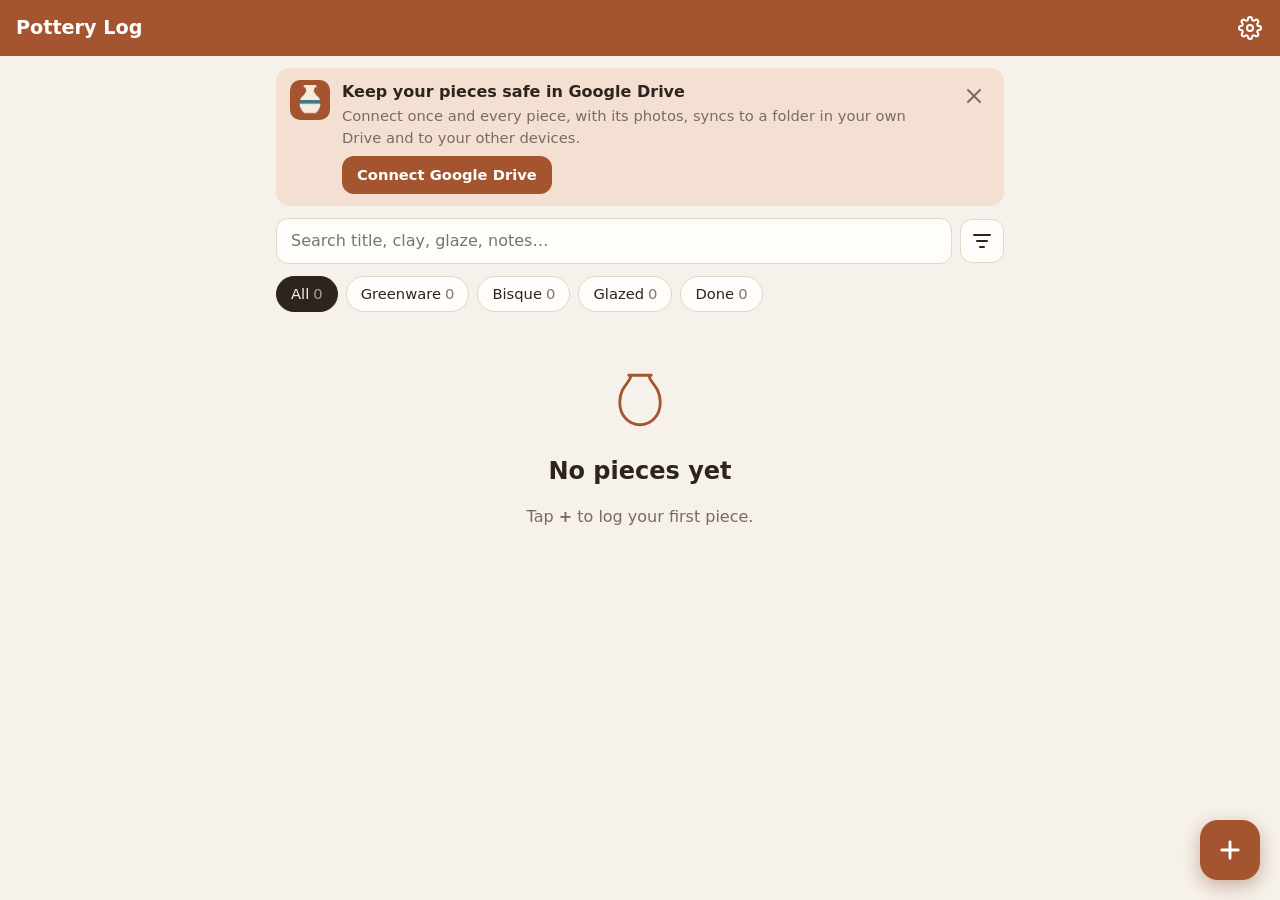
==== index.html @ 787b3061 "Add a None option to field filters, and edit glaze and clay lists as one-per-line text Co-Authored-B" ====
<!doctype html>
<html lang="en">
<head>
  <meta charset="utf-8">
  <meta name="referrer" content="strict-origin-when-cross-origin">
  <meta name="viewport" content="width=device-width, initial-scale=1, viewport-fit=cover">
  <title>Pottery Log</title>
  <meta name="description" content="Log your pottery pieces from greenware to done.">
  <meta name="theme-color" content="#a4552f">
  <link rel="manifest" href="manifest.webmanifest">
  <link rel="icon" href="icons/icon-192.png" type="image/png">
  <link rel="apple-touch-icon" href="icons/icon-192.png">
  <link rel="stylesheet" href="css/styles.css">
</head>
<body>
  <header class="topbar">
    <button class="icon-btn" id="backBtn" aria-label="Back" hidden>
      <svg viewBox="0 0 24 24" aria-hidden="true"><path d="M15 5l-7 7 7 7" /></svg>
    </button>
    <h1 id="pageTitle">Pottery Log</h1>
    <button class="icon-btn" id="backupNavBtn" aria-label="Settings">
      <svg viewBox="0 0 24 24" aria-hidden="true"><circle cx="12" cy="12" r="3" /><path d="M19.4 15a1.65 1.65 0 0 0 .33 1.82l.06.06a2 2 0 1 1-2.83 2.83l-.06-.06a1.65 1.65 0 0 0-1.82-.33 1.65 1.65 0 0 0-1 1.51V21a2 2 0 1 1-4 0v-.09A1.65 1.65 0 0 0 9 19.4a1.65 1.65 0 0 0-1.82.33l-.06.06a2 2 0 1 1-2.83-2.83l.06-.06a1.65 1.65 0 0 0 .33-1.82 1.65 1.65 0 0 0-1.51-1H3a2 2 0 1 1 0-4h.09A1.65 1.65 0 0 0 4.6 9a1.65 1.65 0 0 0-.33-1.82l-.06-.06a2 2 0 1 1 2.83-2.83l.06.06a1.65 1.65 0 0 0 1.82.33H9a1.65 1.65 0 0 0 1-1.51V3a2 2 0 1 1 4 0v.09a1.65 1.65 0 0 0 1 1.51 1.65 1.65 0 0 0 1.82-.33l.06-.06a2 2 0 1 1 2.83 2.83l-.06.06a1.65 1.65 0 0 0-.33 1.82V9a1.65 1.65 0 0 0 1.51 1H21a2 2 0 1 1 0 4h-.09a1.65 1.65 0 0 0-1.51 1z" /></svg>
    </button>
  </header>

  <div class="conn-bar" id="reconnectBar" role="alert" hidden>
    <span>Google Drive got disconnected. Your pieces are safe on this device.</span>
    <button type="button" class="btn btn-small" id="reconnectBarBtn">Reconnect</button>
  </div>

  <div class="offline-note" id="offlineNote" role="status" hidden>
    <svg viewBox="0 0 24 24" aria-hidden="true"><path d="M2 2l20 20M8.5 16.5a5 5 0 0 1 7 0M5 12.9a10 10 0 0 1 5.2-2.8M19 12.9a10 10 0 0 0-2.5-1.8M1.4 9a16 16 0 0 1 4.5-2.9M22.6 9A16 16 0 0 0 11 4.6M12 20h.01"/></svg>
    <span id="offlineNoteText">You're offline. Everything is saved on this device.</span>
  </div>

  <main id="app" tabindex="-1"></main>

  <button class="fab" id="addBtn" aria-label="Add piece">
    <svg viewBox="0 0 24 24" aria-hidden="true"><path d="M12 5v14M5 12h14" /></svg>
  </button>

  <div class="toast" id="toast" role="status" aria-live="polite"></div>

  <!-- Templates -->
  <template id="tpl-list">
    <section class="list-view">
      <div class="install-tip" id="connectTip" role="note" hidden></div>
      <div class="install-tip" id="installTip" role="note" hidden></div>
      <div class="search-row">
        <input type="search" id="searchInput" placeholder="Search title, clay, glaze, notes…" aria-label="Search pieces">
        <button type="button" class="icon-btn filter-btn" id="filterBtn" aria-label="Choose filters" aria-haspopup="dialog">
          <svg viewBox="0 0 24 24" aria-hidden="true"><path d="M4 6h16M7 12h10M10 18h4" /></svg>
          <span class="badge" id="filterBadge" hidden></span>
        </button>
      </div>
      <div class="chips" id="stageFilter" role="tablist" aria-label="Filter by stage"></div>
      <div class="field-filters" id="fieldFilters" hidden></div>
      <dialog class="sheet" id="filterDialog" aria-labelledby="filterDialogTitle">
        <form method="dialog">
          <h2 id="filterDialogTitle">Filters on the home screen</h2>
          <p class="muted small">Choose which fields to filter by. Your choice syncs to your other devices.</p>
          <div class="check-list" id="filterChoices"></div>
          <p class="muted small" id="filterNoCustom">Add your own fields under <a href="#/backup">Settings → Custom fields</a>.</p>
          <div class="form-actions">
            <button type="submit" class="btn btn-primary" value="done">Done</button>
          </div>
        </form>
      </dialog>
      <p class="count" id="countLabel"></p>
      <ul class="cards" id="cardList"></ul>
      <div class="empty" id="emptyState" hidden>
        <div class="empty-pot" aria-hidden="true">
          <svg viewBox="0 0 64 64"><path d="M22 10h20M24 10c0 6-10 10-10 24 0 12 8 20 18 20s18-8 18-20c0-14-10-18-10-24" /></svg>
        </div>
        <h2>No pieces yet</h2>
        <p>Tap <strong>+</strong> to log your first piece.</p>
      </div>
    </section>
  </template>

  <template id="tpl-detail">
    <article class="detail-view">
      <div class="gallery-wrap">
        <div class="gallery" id="gallery"></div>
        <button type="button" class="gallery-nav prev" id="galleryPrev" aria-label="Previous photo" hidden><svg viewBox="0 0 24 24" aria-hidden="true"><path d="M15 5l-7 7 7 7"/></svg></button>
        <button type="button" class="gallery-nav next" id="galleryNext" aria-label="Next photo" hidden><svg viewBox="0 0 24 24" aria-hidden="true"><path d="M9 5l7 7-7 7"/></svg></button>
      </div>
      <div class="gallery-add" id="galleryAdd" hidden>
        <label class="btn btn-secondary btn-small">
          <input type="file" accept="image/*" multiple id="detailPhotoInput" hidden>
          Add photos
        </label>
      </div>
      <div class="detail-body">
        <div class="detail-head">
          <h2 id="dTitle"></h2>
          <span class="stage-pill" id="dStage"></span>
        </div>
        <ol class="stage-track" id="dTrack" aria-label="Stage progress"></ol>
        <button class="btn btn-secondary btn-small" id="advanceBtn" hidden></button>
        <button class="btn btn-square" id="squareBtn" hidden></button>
        <dl class="facts" id="dFacts"></dl>
        <div id="dNotesWrap" hidden>
          <h3>Notes</h3>
          <p class="notes" id="dNotes"></p>
        </div>
        <div class="detail-actions">
          <button class="btn btn-primary" id="editBtn">Edit</button>
          <button class="btn btn-danger-ghost" id="deleteBtn">Delete</button>
        </div>
      </div>
    </article>
  </template>

  <template id="tpl-edit">
    <form class="edit-view" id="editForm" novalidate>
      <label class="field">
        <span>Title</span>
        <input name="title" required maxlength="120" placeholder="e.g. Tall speckled mug" autocomplete="off">
      </label>

      <div class="field">
        <span>Photos</span>
        <div class="photo-grid" id="photoGrid"></div>
        <p class="muted small" id="thumbHint" hidden>Tap a photo to use it as the thumbnail in your list.</p>
        <label class="btn btn-secondary btn-small photo-add">
          <input type="file" accept="image/*" multiple id="photoInput" hidden>
          Add photos
        </label>
      </div>

      <div class="field">
        <span id="clayLabel">Clay bodies</span>
        <div class="tag-picker" id="clayPicker" aria-labelledby="clayLabel"></div>
      </div>

      <fieldset class="field">
        <legend>Forming method</legend>
        <div class="segmented">
          <label><input type="radio" name="method" value="wheel"><span>Wheel</span></label>
          <label><input type="radio" name="method" value="hand-built"><span>Hand-built</span></label>
        </div>
      </fieldset>

      <section class="form-section" aria-labelledby="bisqueHead">
        <h3 id="bisqueHead">Bisque</h3>
        <div class="field-row">
          <label class="field">
            <span>Firing type</span>
            <select name="bisqueFiringType"><option value="">—</option></select>
          </label>
          <label class="field">
            <span>Cone</span>
            <select name="bisqueCone"><option value="">—</option></select>
          </label>
        </div>
      </section>

      <section class="form-section" aria-labelledby="glazeHead">
        <h3 id="glazeHead">Glaze</h3>
        <div class="field">
          <span id="glazeLabel">Glazes</span>
          <div class="tag-picker" id="glazePicker" aria-labelledby="glazeLabel"></div>
        </div>
        <div class="field-row">
          <label class="field">
            <span>Firing type</span>
            <select name="glazeFiringType"><option value="">—</option></select>
          </label>
          <label class="field">
            <span>Cone</span>
            <select name="glazeCone"><option value="">—</option></select>
          </label>
        </div>
      </section>

      <fieldset class="field">
        <legend>Stage</legend>
        <div class="segmented segmented-4" id="stageSeg"></div>
      </fieldset>

      <fieldset class="field">
        <legend>Dates</legend>
        <div class="dates-grid">
          <label><span>Made</span><input type="date" name="dateMade"></label>
          <label><span>Bisque fired</span><input type="date" name="dateBisque"></label>
          <label><span>Glaze fired</span><input type="date" name="dateGlazed"></label>
          <label><span>Finished</span><input type="date" name="dateDone"></label>
        </div>
      </fieldset>

      <div class="custom-fields" id="customFields"></div>

      <label class="field">
        <span>Notes</span>
        <textarea name="notes" rows="5" placeholder="Dimensions, glaze application, results, what to try next…"></textarea>
      </label>

      <div class="form-actions">
        <button type="button" class="btn btn-ghost" id="cancelBtn">Cancel</button>
        <button type="submit" class="btn btn-primary">Save</button>
      </div>
    </form>
  </template>

  <template id="tpl-backup">
    <section class="backup-view">
      <div class="panel">
        <h2>Google Drive sync</h2>
        <p class="muted">Pieces are saved on this device. Connect your own Google Drive to keep them safe and in step across your devices. Each piece gets its own folder with its photos and a readable <code>piece.json</code>, so you can browse them in Drive without the app. The app can only see files it created.</p>
        <div id="driveUnconfigured" hidden>
          <p class="warn">Google sign-in isn't set up yet. Deploy the sign-in Worker and add its URL to <code>js/config.js</code> (see the README).</p>
        </div>
        <div id="driveSignedOut" hidden>
          <p class="warn" id="localOnlyNote">Until you connect, your pieces are stored only in this browser. It can delete them if its data is cleared or, in Safari, after a few weeks unused.</p>
          <p class="warn" id="reconnectNote" hidden>Google Drive was disconnected, either because access was removed or because it went unused for 6 months. Your pieces are safe on this device. Reconnect to keep syncing.</p>
          <button class="btn btn-google" id="signInBtn">
            <svg viewBox="0 0 48 48" aria-hidden="true"><path fill="#EA4335" d="M24 9.5c3.5 0 6.6 1.2 9 3.5l6.7-6.7C35.6 2.4 30.2 0 24 0 14.6 0 6.6 5.4 2.6 13.3l7.8 6C12.3 13.5 17.7 9.5 24 9.5z"/><path fill="#4285F4" d="M46.5 24.5c0-1.6-.1-3.1-.4-4.5H24v9h12.7c-.6 3-2.3 5.5-4.8 7.2l7.5 5.8c4.4-4 7.1-10 7.1-17.5z"/><path fill="#FBBC05" d="M10.4 28.7A14.5 14.5 0 0 1 9.5 24c0-1.6.3-3.2.9-4.7l-7.8-6A24 24 0 0 0 0 24c0 3.9.9 7.5 2.6 10.7z"/><path fill="#34A853" d="M24 48c6.5 0 11.9-2.1 15.9-5.8l-7.5-5.8c-2.1 1.4-4.9 2.3-8.4 2.3-6.3 0-11.7-4-13.6-9.8l-7.8 6C6.6 42.6 14.6 48 24 48z"/></svg>
            <span id="signInLabel">Sign in with Google</span>
          </button>
        </div>
        <div id="driveSignedIn" hidden>
          <p class="account" id="accountLabel"></p>
          <div class="folder-box">
            <div class="folder-row">
              <svg viewBox="0 0 24 24" aria-hidden="true"><path d="M3 7a2 2 0 0 1 2-2h4l2 2h8a2 2 0 0 1 2 2v8a2 2 0 0 1-2 2H5a2 2 0 0 1-2-2z" /></svg>
              <div class="folder-text">
                <span class="muted small">Drive folder</span>
                <strong id="folderLabel">Not chosen yet</strong>
              </div>
            </div>
            <div class="folder-actions">
              <button class="btn btn-secondary btn-small" id="pickFolderBtn">Choose folder</button>
              <button class="btn btn-ghost btn-small" id="newFolderBtn">New folder</button>
            </div>
            <div id="foundFolders" hidden>
              <p class="muted small">Pottery Log folders already in your Drive:</p>
              <div class="folder-actions" id="foundFolderBtns"></div>
            </div>
            <p class="muted small" id="pickerHint" hidden>If Google's folder picker showed an error such as "The API developer key is invalid", this browser is blocking it. Some browsers, such as Comet, do. Use <strong>New folder</strong>, or choose the folder once in Chrome; after that it's listed here on every browser.</p>
            <form class="new-folder" id="newFolderForm" hidden>
              <label class="field">
                <span>New folder name</span>
                <input id="newFolderName" maxlength="120" value="Pottery Log" autocomplete="off">
              </label>
              <p class="muted small" id="newFolderWhere">It will be created at the top of My Drive.</p>
              <div class="folder-actions">
                <button type="submit" class="btn btn-primary btn-small">Create</button>
                <button type="button" class="btn btn-ghost btn-small" id="newFolderCancel">Cancel</button>
              </div>
            </form>
          </div>
          <p class="muted small">Syncs automatically when the app opens and every time you save.</p>
          <p class="muted small" id="lastSyncLabel"></p>
          <div class="progress" id="driveProgress" hidden><div class="progress-bar" id="driveProgressBar"></div><span id="driveProgressText"></span></div>
          <div class="btn-col">
            <button class="btn btn-primary" id="syncBtn">Sync now</button>
            <button class="btn btn-ghost" id="signOutBtn">Disconnect</button>
          </div>
        </div>
      </div>

      <div class="panel" id="listsPanel">
        <h2>Glazes and clays</h2>
        <p class="muted">These fill the drop-downs when you edit a piece. New ones you type on a piece are remembered here automatically. Tap the pencil to add, rename, reorder or remove them, one per line. The lists sync with your other devices.</p>
        <ul class="cf-list" id="listsEdit"></ul>
      </div>

      <div class="panel" id="customFieldsPanel">
        <h2>Custom fields</h2>
        <p class="muted">Add your own fields to every piece, such as kiln, weight, price or who it's for. Each text field can remember entered values for a drop-down. Tap the pencil to rename a field, change its type, turn remembering on or off, or edit its list, and drag the dots to change the order. They sync with your other devices and appear in each piece's <code>piece.json</code>.</p>
        <ul class="cf-list" id="cfList"></ul>
        <form class="cf-add" id="cfAddForm">
          <div class="field-row">
            <label class="field">
              <span>Field name</span>
              <input id="cfName" maxlength="60" placeholder="e.g. Kiln" autocomplete="off">
            </label>
            <label class="field">
              <span>Type</span>
              <select id="cfType"></select>
            </label>
          </div>
          <div class="field" id="cfRememberRow">
            <label class="yesno"><input type="checkbox" id="cfRemember" checked><b>Remember entered values for a drop-down</b></label>
          </div>
          <label class="field" id="cfCurrencyRow" hidden>
            <span>Currency</span>
            <select id="cfCurrency"></select>
          </label>
          <label class="field" id="cfOptionsRow" hidden>
            <span>Choices, separated by commas</span>
            <input id="cfOptions" maxlength="500" placeholder="e.g. Big kiln, Test kiln, Studio" autocomplete="off">
          </label>
          <button type="submit" class="btn btn-secondary btn-small">Add field</button>
        </form>
      </div>

      <div class="panel" id="squarePanel">
        <h2>Square</h2>
        <label class="yesno square-toggle"><input type="checkbox" id="squareOn"><b>Integrate with Square</b></label>
        <p class="muted">Adds Price, Sold and Transaction to every piece, and a <strong>Charge with Square</strong> button on pieces with a price that aren't sold. It opens the Square Point of Sale app on your phone with the price filled in and the piece's link in the note. When the sale is done you come back here, and the piece is marked Sold with a link to the transaction.</p>
        <div id="squareSetup" hidden>
          <p class="warn" id="squareNoId" hidden>Add your Square application ID to start charging.</p>
          <form class="list-add" id="squareForm">
            <input id="squareAppId" maxlength="100" autocomplete="off" spellcheck="false" aria-label="Square application ID">
            <button type="submit" class="btn btn-secondary btn-small">Save</button>
          </form>
          <p class="muted small" id="squareHelp">To get one: sign in at <a href="https://developer.squareup.com/apps" target="_blank" rel="noopener">developer.squareup.com/apps</a>, create an application, and copy its <strong>Production Application ID</strong>. Then open <strong>Point of Sale API</strong> and, under Web, add this callback URL: <code id="squareCallback"></code></p>
        </div>
      </div>

      <div class="panel">
        <h2>On this device</h2>
        <p class="muted" id="localStats"></p>
        <label class="field storage-limit">
          <span>Photo storage limit</span>
          <select id="photoLimit"></select>
        </label>
        <div class="meter" id="photoMeter"><div id="photoMeterBar"></div></div>
        <p class="muted small" id="photoUsage"></p>
        <p class="muted small" id="persistLabel"></p>
      </div>

      <p class="muted small center">Pottery Log · data stays on your device and in your Drive · <a href="privacy.html">Privacy policy</a></p>
    </section>
  </template>

  <script src="js/config.js"></script>
  <script src="js/db.js"></script>
  <script src="js/photo-cache.js"></script>
  <script src="js/drive.js"></script>
  <script src="js/settings.js"></script>
  <script src="js/sync.js"></script>
  <script src="js/app.js"></script>
</body>
</html>
---- css/styles.css ----
:root {
  --bg: #f6f1ea;
  --surface: #fffdf9;
  --surface-2: #efe7dc;
  --text: #2d241e;
  --muted: #7a6b5f;
  --chevron: url("data:image/svg+xml,%3Csvg xmlns='http://www.w3.org/2000/svg' viewBox='0 0 24 24' fill='none' stroke='%237a6b5f' stroke-width='2.5' stroke-linecap='round' stroke-linejoin='round'%3E%3Cpath d='M6 9l6 6 6-6'/%3E%3C/svg%3E");
  --chevron-on-dark: url("data:image/svg+xml,%3Csvg xmlns='http://www.w3.org/2000/svg' viewBox='0 0 24 24' fill='none' stroke='%23f6f1ea' stroke-width='2.5' stroke-linecap='round' stroke-linejoin='round'%3E%3Cpath d='M6 9l6 6 6-6'/%3E%3C/svg%3E");
  --border: #e2d6c7;
  --accent: #a4552f;
  --accent-ink: #ffffff;
  --accent-soft: #f3e0d3;
  --danger: #b3261e;
  --stage-greenware: #7c8b5a;
  --stage-bisque: #c48a5a;
  --stage-glazed: #3f7a8c;
  --stage-done: #6b4b8a;
  --radius: 14px;
  --shadow: 0 1px 2px rgba(60, 40, 20, .06), 0 4px 14px rgba(60, 40, 20, .06);
  --topbar-h: 56px;
  color-scheme: light;
}

@media (prefers-color-scheme: dark) {
  :root {
    --bg: #1b1714;
    --surface: #25201c;
    --surface-2: #302923;
    --text: #f1e9e0;
    --muted: #a99a8c;
    --chevron: url("data:image/svg+xml,%3Csvg xmlns='http://www.w3.org/2000/svg' viewBox='0 0 24 24' fill='none' stroke='%23a99a8c' stroke-width='2.5' stroke-linecap='round' stroke-linejoin='round'%3E%3Cpath d='M6 9l6 6 6-6'/%3E%3C/svg%3E");
    --chevron-on-dark: url("data:image/svg+xml,%3Csvg xmlns='http://www.w3.org/2000/svg' viewBox='0 0 24 24' fill='none' stroke='%231b1714' stroke-width='2.5' stroke-linecap='round' stroke-linejoin='round'%3E%3Cpath d='M6 9l6 6 6-6'/%3E%3C/svg%3E");
    --border: #3b332c;
    --accent: #d7774a;
    --accent-ink: #1b1714;
    --accent-soft: #3d2a20;
    --danger: #f2867d;
    --stage-greenware: #a4b47c;
    --stage-bisque: #dca57a;
    --stage-glazed: #6fb0c4;
    --stage-done: #b195cf;
    --shadow: 0 1px 2px rgba(0, 0, 0, .3), 0 4px 14px rgba(0, 0, 0, .25);
    color-scheme: dark;
  }
}

* { box-sizing: border-box; }

html, body { margin: 0; }

body {
  font-family: system-ui, -apple-system, "Segoe UI", Roboto, sans-serif;
  background: var(--bg);
  color: var(--text);
  line-height: 1.45;
  -webkit-tap-highlight-color: transparent;
  min-height: 100vh;
}

button, input, select, textarea { font: inherit; color: inherit; }
/* One drop-down arrow everywhere, with the same room on the right in every browser
   (the native arrow sits hard against the edge in desktop Chrome). */
select {
  -webkit-appearance: none; appearance: none;
  background-image: var(--chevron); background-repeat: no-repeat;
  background-position: right 12px center; background-size: 16px 16px;
  padding-right: 38px !important;
  text-overflow: ellipsis;
}
select::-ms-expand { display: none; }

svg { width: 24px; height: 24px; fill: none; stroke: currentColor; stroke-width: 2; stroke-linecap: round; stroke-linejoin: round; }

[hidden] { display: none !important; }

/* Top bar */
.topbar {
  position: sticky; top: 0; z-index: 10;
  display: flex; align-items: center; gap: 4px;
  height: calc(var(--topbar-h) + env(safe-area-inset-top));
  padding: env(safe-area-inset-top) 8px 0;
  background: var(--accent);
  color: var(--accent-ink);
}
.topbar h1 {
  flex: 1; margin: 0 8px; font-size: 1.2rem; font-weight: 650;
  white-space: nowrap; overflow: hidden; text-overflow: ellipsis;
}
.icon-btn {
  display: grid; place-items: center;
  width: 44px; height: 44px; border: 0; border-radius: 50%;
  background: transparent; color: inherit; cursor: pointer;
}
.icon-btn:active { background: rgba(255, 255, 255, .18); }

main {
  max-width: 760px; margin: 0 auto;
  padding: 12px 16px calc(96px + env(safe-area-inset-bottom));
  outline: none;
}

/* FAB */
.fab {
  position: fixed; right: 20px; bottom: calc(20px + env(safe-area-inset-bottom)); z-index: 20;
  width: 60px; height: 60px; border-radius: 18px; border: 0;
  background: var(--accent); color: var(--accent-ink);
  box-shadow: 0 6px 18px rgba(120, 50, 20, .35);
  display: grid; place-items: center; cursor: pointer;
}
.fab svg { width: 28px; height: 28px; stroke-width: 2.5; }
.fab:active { transform: scale(.96); }

/* Toast */
.toast {
  position: fixed; left: 50%; bottom: calc(96px + env(safe-area-inset-bottom)); z-index: 30;
  transform: translate(-50%, 20px); opacity: 0; pointer-events: none;
  max-width: calc(100vw - 32px);
  background: var(--text); color: var(--bg);
  padding: 10px 16px; border-radius: 10px; font-size: .95rem;
  transition: opacity .2s, transform .2s;
}
.toast.show { opacity: 1; transform: translate(-50%, 0); }
.toast { display: flex; align-items: center; gap: 14px; }
.toast.show.has-action { pointer-events: auto; }
.toast-action { background: none; border: 0; padding: 6px 4px; margin: -6px -4px -6px 0; color: var(--accent-soft); font: inherit; font-weight: 700; cursor: pointer; text-transform: uppercase; letter-spacing: .04em; }

/* Buttons */
.btn {
  display: inline-flex; align-items: center; justify-content: center; gap: 8px;
  min-height: 46px; padding: 0 18px; border-radius: 12px;
  border: 1px solid transparent; font-weight: 600; cursor: pointer;
  text-decoration: none;
}
.btn:disabled { opacity: .55; cursor: default; }
.btn-small { min-height: 38px; padding: 0 14px; font-size: .92rem; }
.btn-primary { background: var(--accent); color: var(--accent-ink); }
.btn-secondary { background: var(--accent-soft); color: var(--accent); }
.btn-ghost { background: transparent; color: var(--muted); border-color: var(--border); }
.btn-danger-ghost { background: transparent; color: var(--danger); border-color: var(--border); }
.btn-google { background: #fff; color: #3c4043; border-color: #dadce0; width: 100%; }
.btn-google svg { width: 20px; height: 20px; stroke: none; }

/* List */
.search-row input {
  width: 100%; height: 46px; padding: 0 14px;
  border: 1px solid var(--border); border-radius: 12px;
  background: var(--surface);
}
.chips {
  display: flex; gap: 8px; overflow-x: auto; padding: 12px 0 4px;
  scrollbar-width: none; margin: 0 -16px; padding-left: 16px; padding-right: 16px;
}
.chips::-webkit-scrollbar { display: none; }
.chip {
  flex: none; height: 36px; padding: 0 14px; border-radius: 18px;
  border: 1px solid var(--border); background: var(--surface); cursor: pointer;
  font-size: .92rem; white-space: nowrap;
}
.chip[aria-selected="true"] { background: var(--text); color: var(--bg); border-color: var(--text); }
.chip .n { opacity: .6; margin-left: 4px; }
.count { color: var(--muted); font-size: .88rem; margin: 8px 2px; }

.cards { list-style: none; margin: 0; padding: 0; display: grid; gap: 12px; grid-template-columns: repeat(auto-fill, minmax(150px, 1fr)); }
.card {
  background: var(--surface); border-radius: var(--radius); overflow: hidden;
  box-shadow: var(--shadow); cursor: pointer; display: flex; flex-direction: column;
  border: 0; padding: 0; text-align: left; width: 100%;
}
.card .thumb {
  aspect-ratio: 1; background: var(--surface-2); display: grid; place-items: center;
  color: var(--muted); overflow: hidden;
}
.card .thumb img { width: 100%; height: 100%; object-fit: cover; display: block; }
.card .thumb svg { width: 40px; height: 40px; opacity: .5; stroke-width: 1.5; }
.card .meta { padding: 10px 12px 12px; display: grid; gap: 6px; }
.card .title { font-weight: 600; line-height: 1.25; overflow: hidden; display: -webkit-box; -webkit-line-clamp: 2; -webkit-box-orient: vertical; }
.card .sub { color: var(--muted); font-size: .82rem; white-space: nowrap; overflow: hidden; text-overflow: ellipsis; }

.stage-pill {
  display: inline-flex; align-items: center; gap: 6px; justify-self: start;
  font-size: .78rem; font-weight: 600; padding: 3px 9px; border-radius: 999px;
  background: color-mix(in srgb, var(--c) 16%, transparent); color: var(--c);
}
.stage-pill::before { content: ""; width: 7px; height: 7px; border-radius: 50%; background: var(--c); }
.st-greenware { --c: var(--stage-greenware); }
.st-bisque { --c: var(--stage-bisque); }
.st-glazed { --c: var(--stage-glazed); }
.st-done { --c: var(--stage-done); }

.empty { text-align: center; padding: 48px 16px; color: var(--muted); }
.empty h2 { color: var(--text); margin: 12px 0 4px; }
.empty-pot svg { width: 72px; height: 72px; stroke: var(--accent); stroke-width: 2.5; }

/* Detail */
.detail-view { margin: -12px -16px 0; }
.gallery {
  display: flex; overflow-x: auto; scroll-snap-type: x mandatory; background: var(--surface-2);
  scrollbar-width: none;
}
.gallery::-webkit-scrollbar { display: none; }
.gallery img { flex: none; width: 100%; max-height: 62vh; aspect-ratio: 4 / 3; object-fit: cover; scroll-snap-align: center; cursor: zoom-in; }
.gallery.single img { aspect-ratio: auto; object-fit: contain; max-height: 62vh; }
.gallery .no-photo { width: 100%; height: 160px; display: grid; place-items: center; color: var(--muted); }
.gallery-wrap { position: relative; }
.gallery-nav { position: absolute; top: 50%; transform: translateY(-50%); width: 40px; height: 40px; border-radius: 50%; border: 0; display: grid; place-items: center; background: rgba(0, 0, 0, .45); color: #fff; cursor: pointer; padding: 0; }
.gallery-nav:hover { background: rgba(0, 0, 0, .65); }
.gallery-nav:disabled { opacity: 0; pointer-events: none; }
.gallery-nav svg { width: 22px; height: 22px; fill: none; stroke: currentColor; stroke-width: 2.4; stroke-linecap: round; stroke-linejoin: round; }
.gallery-nav.prev { left: 10px; }
.gallery-nav.next { right: 10px; }
.gallery-add { display: flex; justify-content: center; padding: 10px 16px 0; }
.gallery-dots { display: flex; justify-content: center; gap: 6px; padding: 8px 0 0; }
.gallery-dots span { width: 6px; height: 6px; border-radius: 50%; background: var(--border); }
.gallery-dots span.on { background: var(--accent); }
.detail-body { padding: 12px 16px; }
.detail-head { display: flex; align-items: flex-start; gap: 12px; justify-content: space-between; }
.detail-head h2 { margin: 4px 0 0; font-size: 1.45rem; line-height: 1.2; }
.detail-head .stage-pill { margin-top: 8px; flex: none; }

.stage-track { list-style: none; display: grid; grid-template-columns: repeat(4, 1fr); gap: 4px; padding: 0; margin: 18px 0 12px; }
.stage-track li { text-align: center; font-size: .75rem; color: var(--muted); }
.stage-track li::before { content: ""; display: block; height: 6px; border-radius: 3px; background: var(--border); margin-bottom: 6px; }
.stage-track li.reached::before { background: var(--accent); }
.stage-track li.current { color: var(--text); font-weight: 600; }

.facts { display: grid; grid-template-columns: auto 1fr; gap: 10px 16px; margin: 20px 0; background: var(--surface); border-radius: var(--radius); padding: 16px; box-shadow: var(--shadow); }
.facts dt { color: var(--muted); font-size: .9rem; }
.facts dd { margin: 0; overflow-wrap: anywhere; }
.facts .glaze-list { display: flex; flex-wrap: wrap; gap: 6px; }
.facts .glaze-list span { background: var(--surface-2); border-radius: 8px; padding: 1px 8px; font-size: .9rem; }
.notes { white-space: pre-wrap; background: var(--surface); border-radius: var(--radius); padding: 14px 16px; box-shadow: var(--shadow); margin-top: 0; overflow-wrap: anywhere; }
.detail-body h3 { font-size: .95rem; color: var(--muted); margin: 20px 0 8px; font-weight: 600; }
.detail-actions { display: flex; gap: 10px; margin-top: 24px; }
.detail-actions .btn-primary { flex: 1; }

/* Lightbox */
.lightbox { position: fixed; inset: 0; z-index: 50; background: rgba(0,0,0,.92); display: grid; place-items: center; }
.lightbox img { max-width: 100vw; max-height: 100vh; object-fit: contain; }
.lightbox button { position: absolute; top: calc(8px + env(safe-area-inset-top)); right: 8px; color: #fff; }

/* Edit form */
.edit-view { display: grid; gap: 18px; }
.field { display: grid; gap: 6px; border: 0; padding: 0; margin: 0; min-width: 0; }
.field > span, .field > legend { font-size: .9rem; font-weight: 600; color: var(--muted); padding: 0; margin-bottom: 6px; }
fieldset.field > legend { margin-bottom: 6px; }
.field input:not([type=radio]):not([type=file]), .field select, .field textarea, .tag-input-row input {
  width: 100%; min-height: 46px; padding: 10px 12px;
  border: 1px solid var(--border); border-radius: 12px; background-color: var(--surface);
}
.field textarea { resize: vertical; min-height: 110px; }
.field input:focus, .field select:focus, .field textarea:focus, .tag-input-row input:focus, .search-row input:focus { outline: 2px solid var(--accent); outline-offset: -1px; border-color: transparent; }
.field-row { display: grid; grid-template-columns: 1.6fr 1fr; gap: 12px; }

.segmented { display: grid; grid-auto-flow: column; grid-auto-columns: 1fr; background: var(--surface-2); padding: 4px; border-radius: 12px; gap: 4px; }
.segmented label { position: relative; }
.segmented input { position: absolute; opacity: 0; inset: 0; margin: 0; cursor: pointer; }
.segmented span { display: grid; place-items: center; min-height: 40px; border-radius: 9px; font-size: .92rem; font-weight: 500; color: var(--muted); padding: 0 4px; text-align: center; }
.segmented input:checked + span { background: var(--surface); color: var(--text); font-weight: 650; box-shadow: var(--shadow); }
.segmented input:focus-visible + span { outline: 2px solid var(--accent); }

.dates-grid { display: grid; grid-template-columns: 1fr 1fr; gap: 10px 12px; }
.dates-grid label { display: grid; gap: 4px; font-size: .85rem; color: var(--muted); min-width: 0; }
.dates-grid input { width: 100%; min-height: 44px; padding: 8px 10px; border: 1px solid var(--border); border-radius: 12px; background: var(--surface); min-width: 0; }

.photo-grid { display: grid; grid-template-columns: repeat(auto-fill, minmax(88px, 1fr)); gap: 8px; }
.photo-grid:empty { display: none; }
.photo-item { position: relative; aspect-ratio: 1; border-radius: 10px; overflow: hidden; background: var(--surface-2); }
.photo-item img { width: 100%; height: 100%; object-fit: cover; display: block; }
.photo-item .remove {
  position: absolute; top: 4px; right: 4px; width: 30px; height: 30px; border-radius: 50%;
  border: 0; background: rgba(0,0,0,.6); color: #fff; display: grid; place-items: center; cursor: pointer;
}
.photo-item .remove svg { width: 16px; height: 16px; }
.photo-item .cover { position: absolute; left: 4px; bottom: 4px; font-size: .7rem; background: rgba(0,0,0,.6); color: #fff; padding: 1px 6px; border-radius: 6px; }
.photo-item.pending { display: grid; place-items: center; color: var(--muted); font-size: .8rem; }
.photo-add { justify-self: start; cursor: pointer; }

.tags { display: flex; flex-wrap: wrap; gap: 6px; }
.tags:empty { display: none; }
.tag { display: inline-flex; align-items: center; gap: 4px; background: var(--accent-soft); color: var(--accent); border-radius: 999px; padding: 4px 4px 4px 12px; font-size: .92rem; font-weight: 500; }
.tag button { width: 26px; height: 26px; border-radius: 50%; border: 0; background: transparent; color: inherit; display: grid; place-items: center; cursor: pointer; }
.tag button svg { width: 14px; height: 14px; }
.tag-input-row { display: flex; gap: 8px; }
.tag-input-row input { flex: 1; min-width: 0; }

.form-actions { display: flex; gap: 10px; position: sticky; bottom: 0; padding: 12px 0 calc(12px + env(safe-area-inset-bottom)); background: linear-gradient(transparent, var(--bg) 30%); }
.form-actions .btn { flex: 1; }

/* Backup */
.switch-row { display: flex; align-items: center; gap: 12px; margin: 12px 0; cursor: pointer; position: relative; }
.switch-row input { position: absolute; opacity: 0; width: 1px; height: 1px; }
.switch { flex: none; width: 44px; height: 26px; border-radius: 13px; background: var(--border); position: relative; transition: background .15s; }
.switch::after { content: ""; position: absolute; top: 3px; left: 3px; width: 20px; height: 20px; border-radius: 50%; background: #fff; box-shadow: 0 1px 3px rgba(0,0,0,.25); transition: transform .15s; }
.switch-row input:checked + .switch { background: var(--accent); }
.switch-row input:checked + .switch::after { transform: translateX(18px); }
.switch-row input:focus-visible + .switch { outline: 2px solid var(--accent); outline-offset: 2px; }
#backupNavBtn { position: relative; }
#backupNavBtn.dirty::after { content: ""; position: absolute; top: 9px; right: 9px; width: 9px; height: 9px; border-radius: 50%; background: #f6d36b; box-shadow: 0 0 0 2px var(--accent); }
#backupNavBtn.syncing svg { animation: spin 2s linear infinite; }
@keyframes spin { to { transform: rotate(360deg); } }
@keyframes pulse { 50% { opacity: .35; } }
@media (prefers-reduced-motion: reduce) { #backupNavBtn.syncing svg { animation: none; opacity: .6; } }
.folder-box { margin: 14px 0 10px; padding: 12px; border: 1px solid var(--border); border-radius: 12px; display: grid; gap: 10px; }
.folder-row { display: flex; align-items: center; gap: 10px; min-width: 0; }
.folder-row svg { flex: none; color: var(--accent); }
.folder-text { display: grid; min-width: 0; }
.folder-text strong { overflow-wrap: anywhere; }
.folder-actions { display: flex; flex-wrap: wrap; gap: 8px; }
.new-folder { display: grid; gap: 8px; padding-top: 10px; border-top: 1px solid var(--border); }
.new-folder p { margin: 0; }
.backup-view { display: grid; grid-template-columns: minmax(0, 1fr); gap: 16px; }
.panel { background: var(--surface); border-radius: var(--radius); padding: 18px; box-shadow: var(--shadow); }
.panel h2 { margin: 0 0 6px; font-size: 1.15rem; }
.muted { color: var(--muted); }
.small { font-size: .88rem; }
.center { text-align: center; }
.center a { color: inherit; }
.warn { background: var(--accent-soft); color: var(--accent); padding: 10px 12px; border-radius: 10px; }
.warn code { font-size: .9em; }
.account { font-weight: 600; margin: 12px 0 2px; overflow-wrap: anywhere; }
.btn-col { display: grid; gap: 10px; margin-top: 14px; }
.progress { position: relative; height: 28px; border-radius: 8px; background: var(--surface-2); overflow: hidden; margin-top: 12px; }
.progress-bar { position: absolute; inset: 0 auto 0 0; width: 0; background: var(--accent-soft); transition: width .2s; }
.progress span { position: relative; display: block; line-height: 28px; padding: 0 10px; font-size: .85rem; }

@media (min-width: 640px) {
  .cards { grid-template-columns: repeat(auto-fill, minmax(200px, 1fr)); }
  .detail-view { margin: 0; }
  .gallery { border-radius: var(--radius); }
}

@media (max-width: 360px) {
  .field-row, .dates-grid { grid-template-columns: 1fr; }
}

/* "Add to home screen" tip on phones */
.install-tip { display: flex; gap: 12px; align-items: flex-start; background: var(--accent-soft); color: var(--text); border-radius: var(--radius); padding: 12px 8px 12px 14px; margin-bottom: 12px; }
.install-tip img { width: 40px; height: 40px; border-radius: 10px; flex: none; }
.install-tip .tip-body { flex: 1; min-width: 0; }
.install-tip .tip-title { display: block; margin-bottom: 2px; }
.install-tip p { margin: 0; font-size: .92rem; color: var(--muted); }
.install-tip .tip-glyph { display: inline-block; vertical-align: -3px; width: 16px; height: 16px; stroke: currentColor; fill: none; stroke-width: 2; stroke-linecap: round; stroke-linejoin: round; }
.install-tip .btn { margin-top: 8px; }
.install-tip.tip-warn { background: var(--surface); border: 1px solid var(--danger); box-shadow: inset 4px 0 0 var(--danger); }
.install-tip.tip-warn .tip-title { color: var(--danger); }
.install-tip.tip-warn p + p { margin-top: 6px; }
.install-tip .icon-btn { flex: none; margin: -6px 0 0; color: var(--muted); }

/* Field filters on the home screen */
.search-row { display: flex; gap: 8px; align-items: center; }
.search-row input { flex: 1; min-width: 0; }
.filter-btn { position: relative; flex: none; color: var(--text); background: var(--surface); border: 1px solid var(--border); border-radius: 12px; }
.filter-btn .badge { position: absolute; top: -4px; right: -4px; min-width: 18px; height: 18px; padding: 0 5px; border-radius: 9px; background: var(--accent); color: var(--accent-ink); font-size: .72rem; font-weight: 700; display: grid; place-items: center; }
.field-filters { display: flex; gap: 8px; overflow-x: auto; padding: 2px 0 10px; scrollbar-width: none; }
.field-filters::-webkit-scrollbar { display: none; }
.field-filters select { flex: none; max-width: 70vw; min-height: 36px; padding: 0 28px 0 12px; border-radius: 18px; border: 1px solid var(--border); background-color: var(--surface); color: var(--text); font: inherit; font-size: .9rem; }
.field-filters select.active { background-color: var(--text); color: var(--bg); border-color: var(--text); background-image: var(--chevron-on-dark); }
.field-filters .clear { flex: none; min-height: 36px; padding: 0 12px; border-radius: 18px; border: 0; background: transparent; color: var(--accent); font: inherit; font-size: .9rem; font-weight: 600; cursor: pointer; }

/* Pop-up sheet */
dialog.sheet { border: 0; border-radius: 18px; padding: 20px; width: min(440px, calc(100vw - 32px)); max-height: calc(100vh - 64px); background: var(--surface); color: var(--text); box-shadow: 0 10px 40px rgba(0, 0, 0, .25); }
dialog.sheet::backdrop { background: rgba(20, 14, 10, .45); }
dialog.sheet h2 { margin: 0 0 4px; font-size: 1.15rem; }
dialog.ask .ask-text { margin: 8px 0; line-height: 1.45; }
dialog.ask .ask-list { margin: 8px 0; padding-left: 20px; line-height: 1.5; }
dialog.ask .ask-actions { position: static; padding-bottom: 0; background: none; margin-top: 14px; }
.btn-danger { background: var(--danger); color: var(--bg); }
.check-list { display: grid; gap: 2px; margin: 12px 0; }
.check-list label { display: flex; align-items: center; gap: 12px; min-height: 44px; padding: 0 4px; border-radius: 10px; cursor: pointer; }
.check-list input { width: 20px; height: 20px; accent-color: var(--accent); }
.check-list .type { margin-left: auto; color: var(--muted); font-size: .85rem; }
.check-list h3 { margin: 10px 4px 2px; font-size: .8rem; text-transform: uppercase; letter-spacing: .04em; color: var(--muted); }

/* Custom fields: settings list and edit form */
.cf-list { list-style: none; margin: 12px 0; padding: 0; display: grid; grid-template-columns: minmax(0, 1fr); gap: 6px; }
.cf-list li { display: flex; align-items: center; gap: 10px; padding: 8px 4px 8px 12px; border: 1px solid var(--border); border-radius: 12px; }
#cfList li { padding-left: 2px; gap: 6px; background: var(--surface); }
.drag-handle { flex: none; width: 32px; height: 38px; display: grid; place-items: center; border: 0; background: none; color: var(--muted); cursor: grab; touch-action: none; padding: 0; border-radius: 8px; }
.drag-handle svg { width: 18px; height: 18px; fill: currentColor; stroke: none; }
.drag-handle:focus-visible { outline: 2px solid var(--accent); }
#cfList li.dragging { box-shadow: 0 6px 18px rgba(0, 0, 0, .18); border-color: var(--accent); position: relative; z-index: 2; }
#cfList li.dragging .drag-handle { cursor: grabbing; }
.cf-list .cf-name { font-weight: 600; }
.cf-list .cf-meta { color: var(--muted); font-size: .88rem; flex: 1; min-width: 0; overflow: hidden; text-overflow: ellipsis; white-space: nowrap; }
.cf-list .icon-btn { flex: none; width: 38px; height: 38px; color: var(--muted); }
.cf-list .icon-btn svg { width: 18px; height: 18px; }
.cf-add { display: grid; gap: 12px; }
.cf-list li.editing { display: block; padding: 12px; }
.cf-edit { display: grid; gap: 12px; }
.cf-edit textarea { min-height: 96px; }
.cf-edit-actions { display: flex; gap: 8px; }
.cf-add .yesno, .cf-edit .yesno { display: flex; align-items: center; gap: 10px; min-height: 36px; }
.cf-add .yesno b, .cf-edit .yesno b { font-weight: 500; }
.cf-add .btn { justify-self: start; }
.custom-fields { display: grid; gap: 18px; }
.custom-fields:empty { display: none; }
.custom-fields .yesno { display: flex; align-items: center; gap: 10px; min-height: 44px; }
.field .yesno input[type=checkbox] { width: 22px; height: 22px; min-height: 0; padding: 0; margin: 0; flex: none; accent-color: var(--accent); }
.custom-fields .yesno b { font-weight: 500; }

/* "Google Drive got disconnected" bar under the top bar */
.conn-bar { position: sticky; top: calc(var(--topbar-h) + env(safe-area-inset-top)); z-index: 9; display: flex; align-items: center; gap: 12px; padding: 10px 16px; background: #f6d36b; color: #3a2a10; font-size: .92rem; }
.conn-bar span { flex: 1; min-width: 0; }
.offline-note { position: sticky; top: calc(var(--topbar-h) + env(safe-area-inset-top)); z-index: 9; display: flex; align-items: center; gap: 8px; padding: 7px 16px; background: var(--surface); border-bottom: 1px solid var(--border); color: var(--muted); font-size: .86rem; }
.offline-note svg { flex: none; width: 16px; height: 16px; fill: none; stroke: currentColor; stroke-width: 2; stroke-linecap: round; stroke-linejoin: round; }
.conn-bar .btn { flex: none; background: #3a2a10; color: #fff; border: 0; }

/* Glaze and clay pickers (edit form) and list editors (settings) */
.tag-picker { display: grid; gap: 8px; }
.tag-picker .tags:empty { display: none; }
.pick-row { display: flex; gap: 8px; }
.pick-row > * { min-width: 0; }
.pick-row select, .pick-row input { flex: 1; }
.pick-row .btn { flex: none; }
.list-head { margin: 18px 0 4px; font-size: .95rem; }
.list-add { display: flex; gap: 8px; }
.list-add input { flex: 1; min-width: 0; width: 0; height: 44px; padding: 0 12px; border: 1px solid var(--border); border-radius: 12px; background: var(--surface); color: var(--text); font: inherit; }
.list-add select, .cf-list select { height: 44px; padding: 0 8px; border: 1px solid var(--border); border-radius: 12px; background-color: var(--surface); color: var(--text); font: inherit; flex: none; width: 7.5em; }
.cf-list select { height: 36px; }

/* Bisque and glaze sections of the edit form */
.form-section { display: grid; gap: 14px; padding: 14px; border: 1px solid var(--border); border-radius: 16px; }
.form-section > h3 { margin: 0; font-size: 1rem; }

/* Picking the thumbnail photo in Edit */
.photo-item .pick-thumb { display: block; width: 100%; height: 100%; padding: 0; border: 0; background: none; cursor: pointer; }
.photo-item.is-cover { outline: 3px solid var(--accent); outline-offset: -3px; }

/* Photo storage limit in Settings */
.storage-limit select { max-width: 220px; }
.meter { height: 8px; border-radius: 999px; background: var(--surface-2); overflow: hidden; margin: 10px 0 6px; }
.meter > div { height: 100%; width: 0; background: var(--accent); border-radius: inherit; transition: width .3s; }
.meter.full > div { background: var(--danger); }

/* Square */
.btn-square { display: flex; width: 100%; margin: 12px 0 4px; background: #1a1a1a; color: #fff; }
.btn-square:active { background: #333; }
.fact-link { color: var(--accent); font-weight: 600; }
.icon-btn-space { flex: none; width: 38px; }
.square-toggle { display: flex; align-items: center; gap: 10px; min-height: 44px; margin: 4px 0; }
.square-toggle input { width: 20px; height: 20px; accent-color: var(--accent); }
.square-toggle b { font-weight: 600; }
#squarePanel code { overflow-wrap: anywhere; }
.square-note { position: fixed; left: 16px; right: 16px; bottom: 16px; z-index: 50; max-width: 520px; margin: 0 auto; padding: 14px 16px; border-radius: 14px; background: var(--surface); color: var(--text); border: 1px solid var(--border); box-shadow: 0 10px 40px rgba(0, 0, 0, .25); }
.square-note p { margin: 0 0 10px; }
.money-row { display: flex; gap: 8px; }
.money-row input { flex: 1; min-width: 0; }
.money-row select { flex: none; width: 7.5em; }
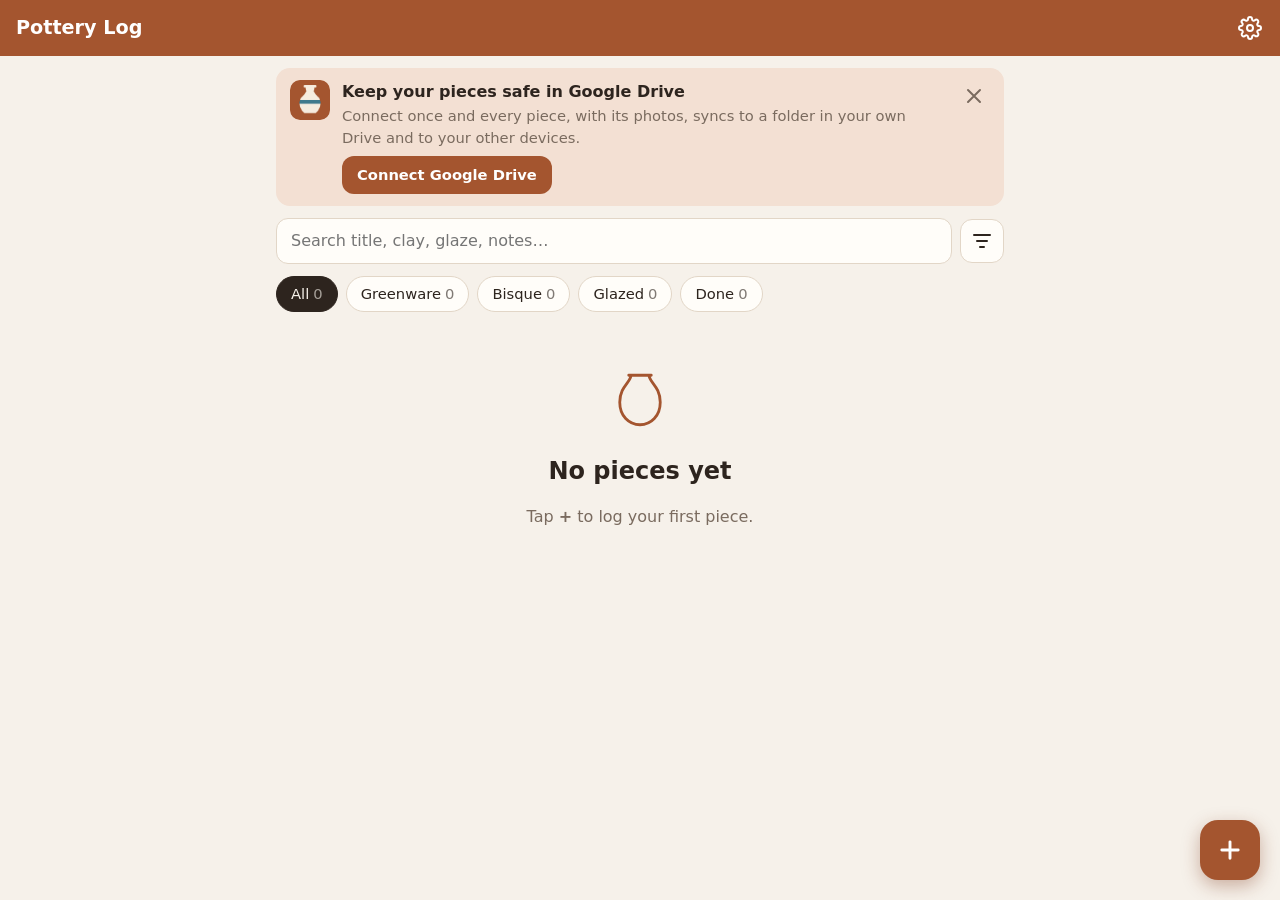
==== commit 62294d3a: "Add glaze recipes: save, apply and lock glazes, with thumbnails and a Settings editor Co-Authored-By" ====
--- a/index.html
+++ b/index.html
@@ -161,6 +161,10 @@
         <div class="field">
           <span id="glazeLabel">Glazes</span>
           <div class="tag-picker" id="glazePicker" aria-labelledby="glazeLabel"></div>
+        </div>
+        <div class="field">
+          <span id="recipeLabel">Recipe <i class="optional">optional</i></span>
+          <div class="recipe-box" id="recipeBox" aria-labelledby="recipeLabel"></div>
         </div>
         <div class="field-row">
           <label class="field">
@@ -266,6 +270,14 @@
         <ul class="cf-list" id="listsEdit"></ul>
       </div>
 
+      <div class="panel" id="recipesPanel">
+        <h2>Glaze recipes</h2>
+        <p class="muted">A recipe is a set of glazes with notes on how you apply them. Save one from a piece with two or more glazes, or add one here. Tap the pencil to change a recipe's name, notes or thumbnail. Its glazes stay as they were saved, because they record what was done to the pieces that use it. Recipes sync with your other devices.</p>
+        <ul class="cf-list recipe-list" id="recipeList"></ul>
+        <p class="muted small" id="recipeEmpty" hidden>No recipes yet.</p>
+        <div id="recipeAddBox"></div>
+      </div>
+
       <div class="panel" id="customFieldsPanel">
         <h2>Custom fields</h2>
         <p class="muted">Add your own fields to every piece, such as kiln, weight, price or who it's for. Each text field can remember entered values for a drop-down. Tap the pencil to rename a field, change its type, turn remembering on or off, or edit its list, and drag the dots to change the order. They sync with your other devices and appear in each piece's <code>piece.json</code>.</p>
--- a/css/styles.css
+++ b/css/styles.css
@@ -446,3 +446,37 @@
 .money-row { display: flex; gap: 8px; }
 .money-row input { flex: 1; min-width: 0; }
 .money-row select { flex: none; width: 7.5em; }
+
+/* Glaze recipes */
+.optional { font-style: normal; font-weight: 400; opacity: .8; }
+.recipe-box { display: grid; gap: 10px; }
+.recipe-actions { display: flex; flex-wrap: wrap; gap: 8px; }
+.recipe-actions p { margin: 0; }
+.recipe-card { display: flex; gap: 12px; align-items: flex-start; padding: 10px; border: 1px solid var(--border); border-radius: 12px; background: var(--surface); text-align: left; width: 100%; color: inherit; font: inherit; }
+button.recipe-card { cursor: pointer; }
+button.recipe-card:hover, button.recipe-card:focus-visible { border-color: var(--accent); }
+button.recipe-card.match { box-shadow: inset 4px 0 0 var(--accent); }
+.recipe-meta { display: grid; gap: 2px; min-width: 0; flex: 1; }
+.recipe-meta strong { overflow-wrap: anywhere; }
+.recipe-meta .sub { color: var(--muted); font-size: .86rem; }
+.recipe-notes { white-space: pre-wrap; margin: 4px 0 0; color: var(--muted); font-size: .88rem; overflow-wrap: anywhere; }
+.recipe-thumb { flex: none; width: 60px; height: 60px; border-radius: 10px; overflow: hidden; background: var(--surface-2); display: grid; place-items: center; color: var(--muted); }
+.recipe-thumb img { width: 100%; height: 100%; object-fit: cover; display: block; }
+.recipe-thumb svg { width: 30px; height: 30px; opacity: .5; stroke-width: 1.5; }
+.recipe-thumb.big { width: 88px; height: 88px; }
+.recipe-list .recipe-thumb { width: 44px; height: 44px; }
+.recipe-list li { padding-left: 6px; }
+.recipe-list .cf-meta { white-space: normal; display: -webkit-box; -webkit-line-clamp: 2; -webkit-box-orient: vertical; }
+.recipe-list .cf-text { display: grid; flex: 1; min-width: 0; }
+.tag.locked { padding-right: 12px; }
+.recipe-sheet .recipe-choices { display: grid; gap: 8px; margin: 12px 0; max-height: 58vh; overflow: auto; }
+.recipe-sheet .field { margin-top: 12px; }
+.recipe-thumb-row { display: flex; gap: 12px; align-items: center; flex-wrap: wrap; }
+.photo-pick { max-height: 60vh; overflow: auto; margin: 10px 0; display: grid; gap: 6px; }
+.photo-pick h3 { margin: 10px 0 4px; font-size: .9rem; }
+.photo-pick .photo-item button { display: block; width: 100%; height: 100%; padding: 0; border: 0; background: none; cursor: pointer; }
+.photo-pick .photo-item.chosen { outline: 3px solid var(--accent); outline-offset: -3px; }
+.photo-pick .default-pick { justify-self: start; }
+.photo-pick .default-pick[aria-pressed="true"] { outline: 2px solid var(--accent); }
+.recipe-fact { display: flex; gap: 10px; align-items: flex-start; }
+.photo-pick p:empty { display: none; }
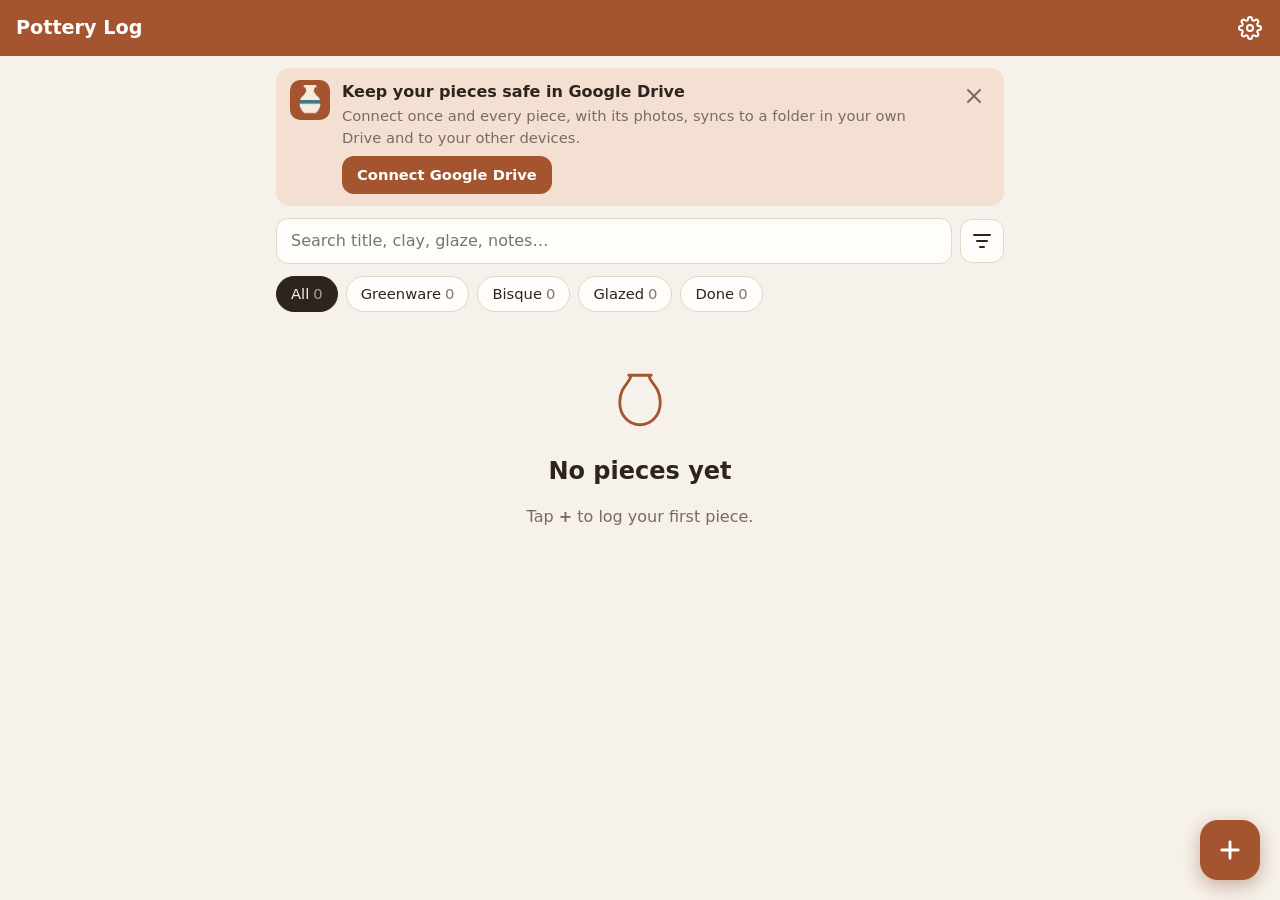
==== commit 722dacd1: "Select several pieces to edit them together or sell them in one Square charge Long press, Select or " ====
--- a/index.html
+++ b/index.html
@@ -66,8 +66,18 @@
           </div>
         </form>
       </dialog>
-      <p class="count" id="countLabel"></p>
+      <div class="count-row">
+        <p class="count" id="countLabel"></p>
+        <div class="select-links" id="selectLinks"></div>
+      </div>
       <ul class="cards" id="cardList"></ul>
+      <div class="select-bar" id="selectBar" hidden>
+        <span class="select-count" id="selectCount"></span>
+        <div class="select-actions">
+          <button type="button" class="btn btn-square btn-small" id="sellSelectedBtn" hidden>Sell with Square</button>
+          <button type="button" class="btn btn-primary btn-small" id="editSelectedBtn">Edit</button>
+        </div>
+      </div>
       <div class="empty" id="emptyState" hidden>
         <div class="empty-pot" aria-hidden="true">
           <svg viewBox="0 0 64 64"><path d="M22 10h20M24 10c0 6-10 10-10 24 0 12 8 20 18 20s18-8 18-20c0-14-10-18-10-24" /></svg>
@@ -163,8 +173,8 @@
           <div class="tag-picker" id="glazePicker" aria-labelledby="glazeLabel"></div>
         </div>
         <div class="field">
-          <span id="recipeLabel">Recipe <i class="optional">optional</i></span>
-          <div class="recipe-box" id="recipeBox" aria-labelledby="recipeLabel"></div>
+          <span id="glazingProcessLabel">Glazing process <i class="optional">optional</i></span>
+          <div class="process-box" id="glazingProcessBox" aria-labelledby="glazingProcessLabel"></div>
         </div>
         <div class="field-row">
           <label class="field">
@@ -270,12 +280,12 @@
         <ul class="cf-list" id="listsEdit"></ul>
       </div>
 
-      <div class="panel" id="recipesPanel">
-        <h2>Glaze recipes</h2>
-        <p class="muted">A recipe is a set of glazes with notes on how you apply them. Save one from a piece with two or more glazes, or add one here. Tap the pencil to change a recipe's name, notes or thumbnail. Its glazes stay as they were saved, because they record what was done to the pieces that use it. Recipes sync with your other devices.</p>
-        <ul class="cf-list recipe-list" id="recipeList"></ul>
-        <p class="muted small" id="recipeEmpty" hidden>No recipes yet.</p>
-        <div id="recipeAddBox"></div>
+      <div class="panel" id="glazingProcessesPanel">
+        <h2>Glazing processes</h2>
+        <p class="muted">A glazing process is a set of glazes with notes on how you apply them. Save one from a piece with two or more glazes, or add one here. Tap the pencil to change its name, notes, glazes or thumbnail. Changing the glazes of a process that pieces already use changes those pieces too, so you're told how many first. Glazing processes sync with your other devices.</p>
+        <ul class="cf-list process-list" id="glazingProcessList"></ul>
+        <p class="muted small" id="glazingProcessEmpty" hidden>No glazing processes yet.</p>
+        <div id="glazingProcessAddBox"></div>
       </div>
 
       <div class="panel" id="customFieldsPanel">
--- a/css/styles.css
+++ b/css/styles.css
@@ -447,36 +447,72 @@
 .money-row input { flex: 1; min-width: 0; }
 .money-row select { flex: none; width: 7.5em; }
 
-/* Glaze recipes */
+/* Glaze glazingProcesses */
 .optional { font-style: normal; font-weight: 400; opacity: .8; }
-.recipe-box { display: grid; gap: 10px; }
-.recipe-actions { display: flex; flex-wrap: wrap; gap: 8px; }
-.recipe-actions p { margin: 0; }
-.recipe-card { display: flex; gap: 12px; align-items: flex-start; padding: 10px; border: 1px solid var(--border); border-radius: 12px; background: var(--surface); text-align: left; width: 100%; color: inherit; font: inherit; }
-button.recipe-card { cursor: pointer; }
-button.recipe-card:hover, button.recipe-card:focus-visible { border-color: var(--accent); }
-button.recipe-card.match { box-shadow: inset 4px 0 0 var(--accent); }
-.recipe-meta { display: grid; gap: 2px; min-width: 0; flex: 1; }
-.recipe-meta strong { overflow-wrap: anywhere; }
-.recipe-meta .sub { color: var(--muted); font-size: .86rem; }
-.recipe-notes { white-space: pre-wrap; margin: 4px 0 0; color: var(--muted); font-size: .88rem; overflow-wrap: anywhere; }
-.recipe-thumb { flex: none; width: 60px; height: 60px; border-radius: 10px; overflow: hidden; background: var(--surface-2); display: grid; place-items: center; color: var(--muted); }
-.recipe-thumb img { width: 100%; height: 100%; object-fit: cover; display: block; }
-.recipe-thumb svg { width: 30px; height: 30px; opacity: .5; stroke-width: 1.5; }
-.recipe-thumb.big { width: 88px; height: 88px; }
-.recipe-list .recipe-thumb { width: 44px; height: 44px; }
-.recipe-list li { padding-left: 6px; }
-.recipe-list .cf-meta { white-space: normal; display: -webkit-box; -webkit-line-clamp: 2; -webkit-box-orient: vertical; }
-.recipe-list .cf-text { display: grid; flex: 1; min-width: 0; }
+.process-box { display: grid; gap: 10px; }
+.process-actions { display: flex; flex-wrap: wrap; gap: 8px; }
+.process-actions p { margin: 0; }
+.process-card { display: flex; gap: 12px; align-items: flex-start; padding: 10px; border: 1px solid var(--border); border-radius: 12px; background: var(--surface); text-align: left; width: 100%; color: inherit; font: inherit; }
+button.process-card { cursor: pointer; }
+button.process-card:hover, button.process-card:focus-visible { border-color: var(--accent); }
+button.process-card.match { box-shadow: inset 4px 0 0 var(--accent); }
+.process-meta { display: grid; gap: 2px; min-width: 0; flex: 1; }
+.process-meta strong { overflow-wrap: anywhere; }
+.process-meta .sub { color: var(--muted); font-size: .86rem; }
+.process-notes { white-space: pre-wrap; margin: 4px 0 0; color: var(--muted); font-size: .88rem; overflow-wrap: anywhere; }
+.process-thumb { flex: none; width: 60px; height: 60px; border-radius: 10px; overflow: hidden; background: var(--surface-2); display: grid; place-items: center; color: var(--muted); }
+.process-thumb img { width: 100%; height: 100%; object-fit: cover; display: block; }
+.process-thumb svg { width: 30px; height: 30px; opacity: .5; stroke-width: 1.5; }
+.process-thumb.big { width: 88px; height: 88px; }
+.process-list .process-thumb { width: 44px; height: 44px; }
+.process-list li { padding-left: 6px; }
+.process-list .cf-meta { white-space: normal; display: -webkit-box; -webkit-line-clamp: 2; -webkit-box-orient: vertical; }
+.process-list .cf-text { display: grid; flex: 1; min-width: 0; }
 .tag.locked { padding-right: 12px; }
-.recipe-sheet .recipe-choices { display: grid; gap: 8px; margin: 12px 0; max-height: 58vh; overflow: auto; }
-.recipe-sheet .field { margin-top: 12px; }
-.recipe-thumb-row { display: flex; gap: 12px; align-items: center; flex-wrap: wrap; }
+.process-sheet .process-choices { display: grid; gap: 8px; margin: 12px 0; max-height: 58vh; overflow: auto; }
+.process-sheet .field { margin-top: 12px; }
+.process-thumb-row { display: flex; gap: 12px; align-items: center; flex-wrap: wrap; }
 .photo-pick { max-height: 60vh; overflow: auto; margin: 10px 0; display: grid; gap: 6px; }
 .photo-pick h3 { margin: 10px 0 4px; font-size: .9rem; }
 .photo-pick .photo-item button { display: block; width: 100%; height: 100%; padding: 0; border: 0; background: none; cursor: pointer; }
 .photo-pick .photo-item.chosen { outline: 3px solid var(--accent); outline-offset: -3px; }
 .photo-pick .default-pick { justify-self: start; }
 .photo-pick .default-pick[aria-pressed="true"] { outline: 2px solid var(--accent); }
-.recipe-fact { display: flex; gap: 10px; align-items: flex-start; }
+.process-fact { display: flex; gap: 10px; align-items: flex-start; }
 .photo-pick p:empty { display: none; }
+
+/* Selecting several pieces */
+.count-row { display: flex; align-items: center; justify-content: space-between; gap: 12px; }
+.select-links { display: flex; gap: 16px; }
+.link-btn { background: none; border: 0; padding: 8px 2px; color: var(--accent); font: inherit; font-size: .9rem; font-weight: 600; cursor: pointer; }
+.card { position: relative; -webkit-touch-callout: none; -webkit-user-select: none; user-select: none; }
+.card .check {
+  position: absolute; top: 8px; left: 8px; width: 26px; height: 26px; border-radius: 50%;
+  border: 2px solid #fff; background: rgba(0, 0, 0, .25); box-shadow: 0 1px 4px rgba(0, 0, 0, .3);
+  display: none; place-items: center; color: #fff;
+}
+.card .check svg { width: 16px; height: 16px; stroke-width: 3; opacity: 0; }
+.selecting .card .check { display: grid; }
+.card.selected { outline: 3px solid var(--accent); outline-offset: -3px; }
+.card.selected .check { background: var(--accent); border-color: var(--accent); }
+.card.selected .check svg { opacity: 1; }
+.card.selected .thumb { opacity: .85; }
+.selecting main, main:has(.selecting) { padding-bottom: calc(110px + env(safe-area-inset-bottom)); }
+.select-bar {
+  position: fixed; left: 0; right: 0; bottom: 0; z-index: 25;
+  display: flex; align-items: center; justify-content: space-between; gap: 12px;
+  padding: 12px 16px calc(12px + env(safe-area-inset-bottom));
+  background: var(--surface); border-top: 1px solid var(--border); box-shadow: 0 -4px 14px rgba(60, 40, 20, .08);
+}
+.select-bar[hidden] { display: none; }
+.select-count { font-weight: 600; font-size: .95rem; }
+.select-actions { display: flex; gap: 8px; }
+.select-actions .btn-square { width: auto; margin: 0; }
+.selecting ~ .toast, body:has(.select-bar:not([hidden])) .toast { bottom: calc(84px + env(safe-area-inset-bottom)); }
+
+/* Editing several pieces */
+.conflict { color: var(--danger); font-size: .85rem; margin: 2px 0 0; }
+.conflict[hidden] { display: none; }
+.sale-list { list-style: none; margin: 8px 0; padding: 0; max-height: 40vh; overflow: auto; }
+.sale-list li { display: flex; justify-content: space-between; gap: 12px; padding: 6px 0; border-bottom: 1px solid var(--border); }
+.sale-list .sale-total { font-weight: 700; border-bottom: 0; }
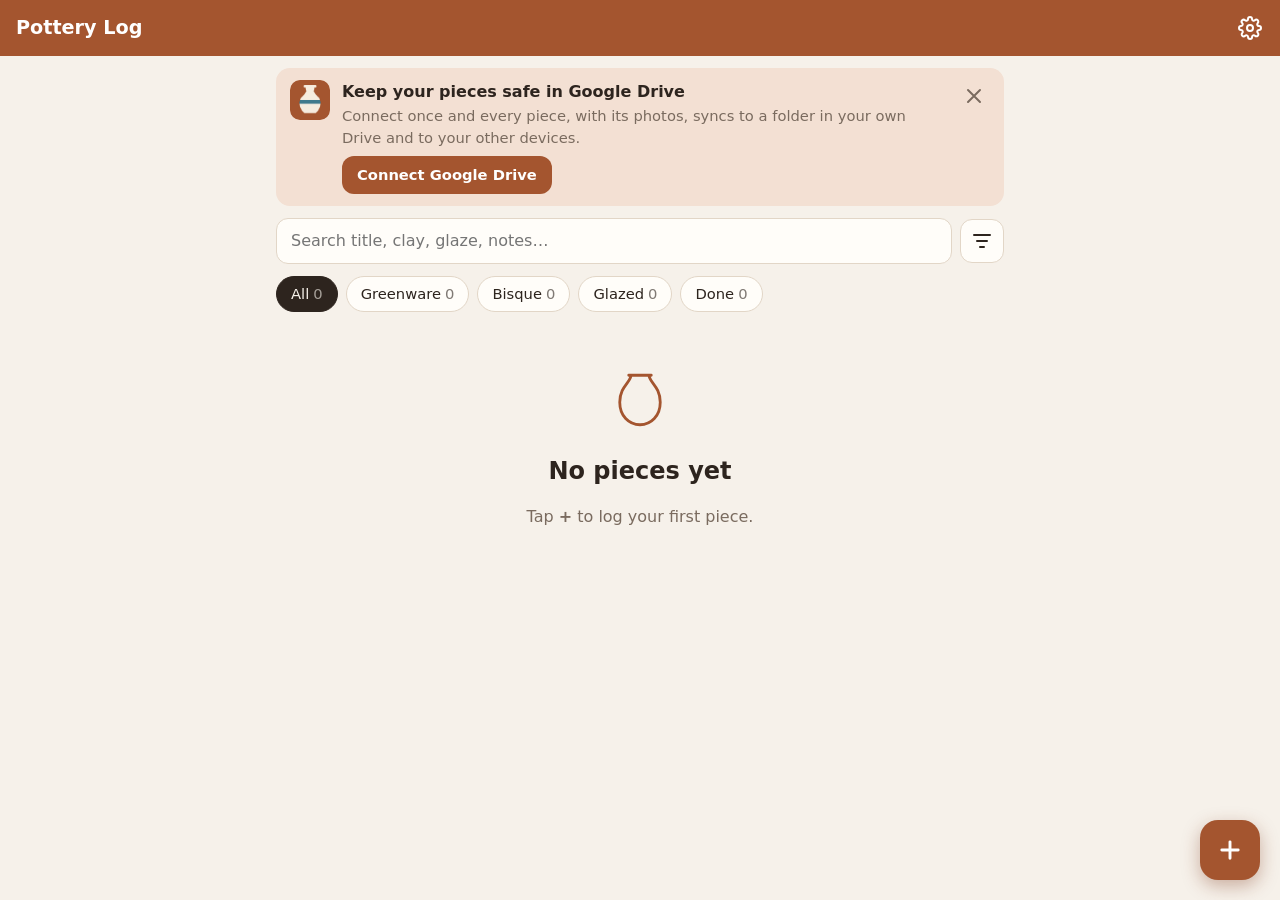
==== commit f3fb8a50: "Add a Take photo button on Android Android's picker shows only the gallery for a multi-select image " ====
--- a/index.html
+++ b/index.html
@@ -72,6 +72,9 @@
       </div>
       <ul class="cards" id="cardList"></ul>
       <div class="select-bar" id="selectBar" hidden>
+        <button type="button" class="icon-btn select-exit" id="exitSelectBtn" aria-label="Exit select mode" title="Exit select mode">
+          <svg viewBox="0 0 24 24" aria-hidden="true"><path d="M6 6l12 12M18 6L6 18"/></svg>
+        </button>
         <span class="select-count" id="selectCount"></span>
         <div class="select-actions">
           <button type="button" class="btn btn-square btn-small" id="sellSelectedBtn" hidden>Sell with Square</button>
@@ -99,6 +102,10 @@
         <label class="btn btn-secondary btn-small">
           <input type="file" accept="image/*" multiple id="detailPhotoInput" hidden>
           Add photos
+        </label>
+        <label class="btn btn-secondary btn-small camera-only" hidden>
+          <input type="file" accept="image/*" capture="environment" id="detailCameraInput" hidden>
+          Take photo
         </label>
       </div>
       <div class="detail-body">
@@ -133,10 +140,16 @@
         <span>Photos</span>
         <div class="photo-grid" id="photoGrid"></div>
         <p class="muted small" id="thumbHint" hidden>Tap a photo to use it as the thumbnail in your list.</p>
-        <label class="btn btn-secondary btn-small photo-add">
-          <input type="file" accept="image/*" multiple id="photoInput" hidden>
-          Add photos
-        </label>
+        <div class="photo-add">
+          <label class="btn btn-secondary btn-small">
+            <input type="file" accept="image/*" multiple id="photoInput" hidden>
+            Add photos
+          </label>
+          <label class="btn btn-secondary btn-small camera-only" hidden>
+            <input type="file" accept="image/*" capture="environment" id="cameraInput" hidden>
+            Take photo
+          </label>
+        </div>
       </div>
 
       <div class="field">
--- a/css/styles.css
+++ b/css/styles.css
@@ -208,7 +208,7 @@
 .gallery-nav svg { width: 22px; height: 22px; fill: none; stroke: currentColor; stroke-width: 2.4; stroke-linecap: round; stroke-linejoin: round; }
 .gallery-nav.prev { left: 10px; }
 .gallery-nav.next { right: 10px; }
-.gallery-add { display: flex; justify-content: center; padding: 10px 16px 0; }
+.gallery-add { display: flex; justify-content: center; flex-wrap: wrap; gap: 8px; padding: 10px 16px 0; }
 .gallery-dots { display: flex; justify-content: center; gap: 6px; padding: 8px 0 0; }
 .gallery-dots span { width: 6px; height: 6px; border-radius: 50%; background: var(--border); }
 .gallery-dots span.on { background: var(--accent); }
@@ -273,7 +273,8 @@
 .photo-item .remove svg { width: 16px; height: 16px; }
 .photo-item .cover { position: absolute; left: 4px; bottom: 4px; font-size: .7rem; background: rgba(0,0,0,.6); color: #fff; padding: 1px 6px; border-radius: 6px; }
 .photo-item.pending { display: grid; place-items: center; color: var(--muted); font-size: .8rem; }
-.photo-add { justify-self: start; cursor: pointer; }
+.photo-add { justify-self: start; display: flex; flex-wrap: wrap; gap: 8px; }
+.photo-add .btn { cursor: pointer; }
 
 .tags { display: flex; flex-wrap: wrap; gap: 6px; }
 .tags:empty { display: none; }
@@ -505,7 +506,10 @@
   background: var(--surface); border-top: 1px solid var(--border); box-shadow: 0 -4px 14px rgba(60, 40, 20, .08);
 }
 .select-bar[hidden] { display: none; }
-.select-count { font-weight: 600; font-size: .95rem; }
+.select-count { flex: 1; min-width: 0; font-weight: 600; font-size: .95rem; }
+.select-exit { flex: none; width: 40px; height: 40px; margin: -4px 0 -4px -8px; color: var(--muted); }
+.select-exit svg { width: 22px; height: 22px; }
+.select-exit:active { background: var(--border); }
 .select-actions { display: flex; gap: 8px; }
 .select-actions .btn-square { width: auto; margin: 0; }
 .selecting ~ .toast, body:has(.select-bar:not([hidden])) .toast { bottom: calc(84px + env(safe-area-inset-bottom)); }
